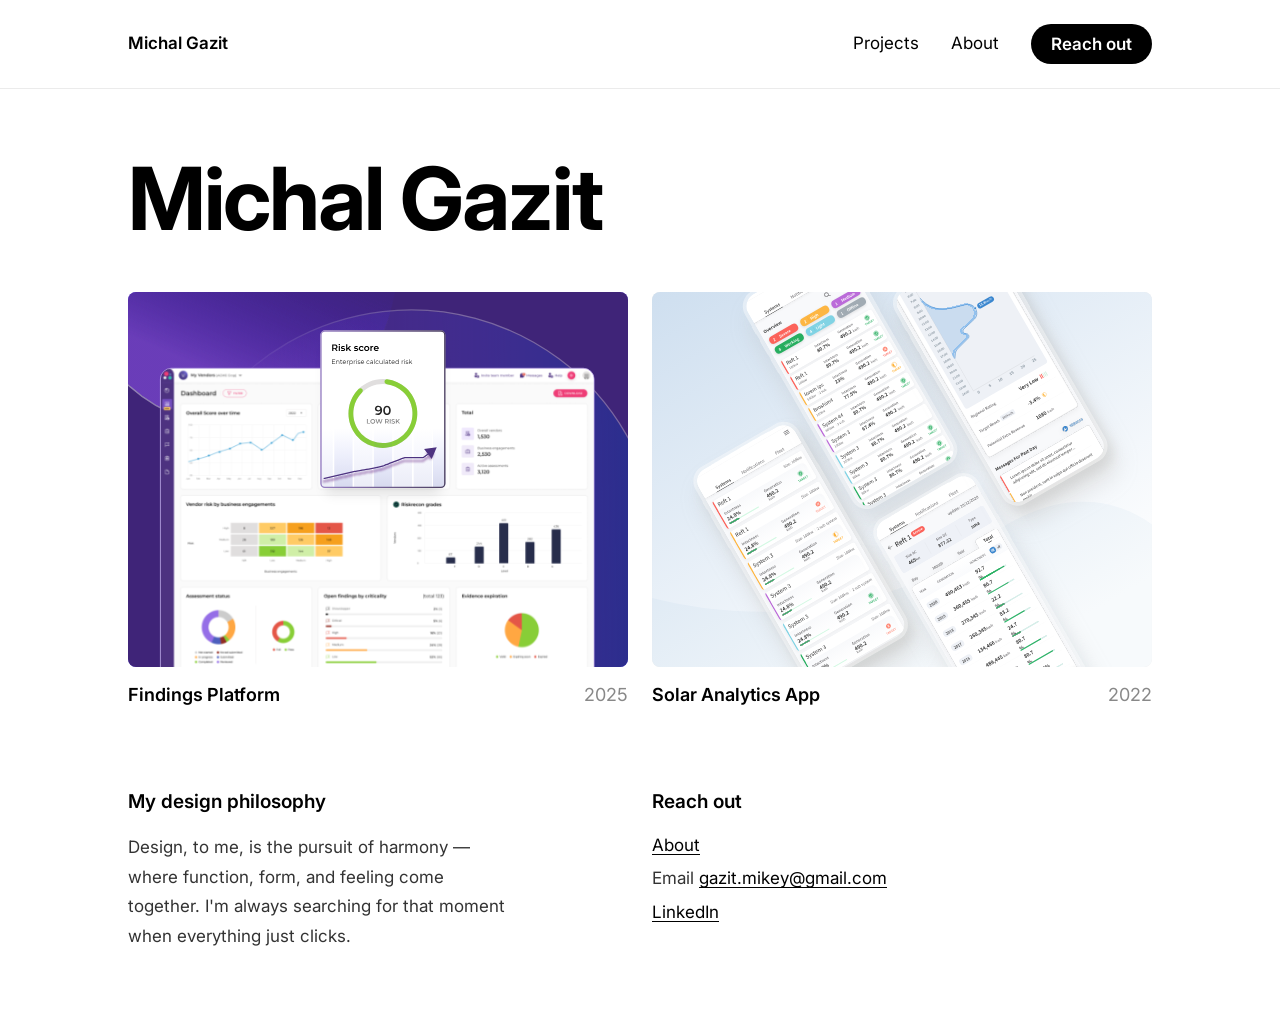
==== index.html @ 7dbf5c2a "Initial portfolio upload" ====
<!DOCTYPE html>
<html lang="en">
<head>
  <meta charset="UTF-8" />
  <!-- This makes the site look correct on phones, not zoomed out -->
  <meta name="viewport" content="width=device-width, initial-scale=1.0" />
  <title>Michal Gazit — Product Designer</title>

  <!-- Google Fonts: Inter is a clean, modern sans-serif — great for UI portfolios -->
  <link rel="preconnect" href="https://fonts.googleapis.com" />
  <link rel="preconnect" href="https://fonts.gstatic.com" crossorigin />
  <link href="https://fonts.googleapis.com/css2?family=Inter:wght@400;600;700&display=swap" rel="stylesheet" />

  <!-- Link to our stylesheet -->
  <link rel="stylesheet" href="style.css" />
</head>
<body>

  <!-- NAV BAR (same as case study pages) -->
  <nav class="navbar">
    <a href="index.html" class="nav-logo">Michal Gazit</a>
    <div class="nav-links">
      <a href="index.html">Projects</a>
      <a href="about.html">About</a>
      <button class="hire-btn" onclick="openModal()">Reach out</button>
    </div>
  </nav>

  <!-- MAIN WRAPPER: keeps content centered with padding on the sides -->
  <main class="container">

    <!-- ===================== -->
    <!-- HERO: Your name, large -->
    <!-- ===================== -->
    <h1 class="name">Michal Gazit</h1>

    <!-- ===================== -->
    <!-- PROJECT GRID           -->
    <!-- ===================== -->
    <section class="projects">

      <!-- Project Card 1: Findings Platform -->
      <article class="project-card">
        <!-- Clicking the card will go to the case study page (we'll build that next) -->
        <a href="findings.html">
          <!-- The colored box that holds the project screenshot -->
          <div class="project-image findings-bg">
            <img src="images/findings-cover.svg" alt="Findings Platform preview" />
          </div>
          <!-- Name + Year row below the image -->
          <div class="project-meta">
            <span class="project-name">Findings Platform</span>
            <span class="project-year">2025</span>
          </div>
        </a>
      </article>

      <!-- Project Card 2: Solar Analytics App -->
      <article class="project-card">
        <a href="solar.html">
          <!-- Different background color for this project -->
          <div class="project-image solar-bg">
            <img src="images/solar-cover.svg" alt="Solar Analytics App preview" />
          </div>
          <div class="project-meta">
            <span class="project-name">Solar Analytics App</span>
            <span class="project-year">2022</span>
          </div>
        </a>
      </article>

    </section>
    <!-- end .projects -->


    <!-- ========================== -->
    <!-- BOTTOM: Philosophy + Links -->
    <!-- ========================== -->
    <section class="bottom-section">

      <!-- Left column: design philosophy text -->
      <div class="philosophy">
        <h2>My design philosophy</h2>
        <p>
          Design, to me, is the pursuit of harmony — where
          function, form, and feeling come together. I'm always
          searching for that moment when everything just clicks.
        </p>
      </div>

      <!-- Right column: contact links -->
      <div class="reach-out">
        <h2>Reach out</h2>
        <ul>
          <li><a href="about.html">About</a></li>
          <li>
            Email <a href="#" onclick="openModal(); return false;">gazit.mikey@gmail.com</a>
          </li>
          <li><a href="https://www.linkedin.com/in/michal-gazit-shprung-039a4473/" target="_blank">LinkedIn</a></li>
        </ul>
      </div>

    </section>
    <!-- end .bottom-section -->

  </main>
  <!-- end .container -->


  <!-- REACH OUT MODAL (same as findings.html) -->
  <div class="modal-overlay" id="modalOverlay" onclick="closeModal()">
    <div class="modal-card" onclick="event.stopPropagation()">
      <button class="modal-close" onclick="closeModal()">×</button>
      <h2 class="modal-title">Reach out</h2>
      <p class="modal-subtitle">I'd love to hear from you. I'll get back to you as soon as possible.</p>
      <form id="contactForm" action="https://formspree.io/f/xkoqwznd" method="POST">
        <div class="form-group">
          <label for="name">Name</label>
          <input type="text" id="name" name="name" placeholder="Your name" required />
        </div>
        <div class="form-group">
          <label for="email">Email</label>
          <input type="email" id="email" name="email" placeholder="your@email.com" required />
        </div>
        <div class="form-group">
          <label for="message">Message</label>
          <textarea id="message" name="message" placeholder="Tell me about your project..." rows="5" required></textarea>
        </div>
        <button type="submit" class="form-submit">Send message</button>
      </form>
      <div class="form-success" id="formSuccess">
        <p>Thanks for reaching out! I'll be in touch soon.</p>
      </div>
    </div>
  </div>

  <script>
    function openModal() {
      document.getElementById('modalOverlay').classList.add('active');
      document.body.style.overflow = 'hidden';
    }
    function closeModal() {
      document.getElementById('modalOverlay').classList.remove('active');
      document.body.style.overflow = '';
    }
    document.getElementById('contactForm').addEventListener('submit', async function(e) {
      e.preventDefault();
      const form = e.target;
      const data = new FormData(form);
      try {
        const response = await fetch(form.action, {
          method: 'POST',
          body: data,
          headers: { 'Accept': 'application/json' }
        });
        if (response.ok) {
          form.style.display = 'none';
          document.getElementById('formSuccess').style.display = 'block';
        } else {
          alert('Something went wrong. Please try emailing me directly at gazit.mikey@gmail.com');
        }
      } catch (error) {
        alert('Something went wrong. Please try emailing me directly at gazit.mikey@gmail.com');
      }
    });
  </script>

</body>
</html>
---- style.css ----
/* ============================================================
   RESET & BASE
   ============================================================ */

/* ============================================================
   HOW THIS FILE IS ORGANIZED:
   1. Reset & Base
   2. Home Page
   3. Nav Bar
   4. Case Study Page
   5. Reach Out Modal
   ============================================================ */

*, *::before, *::after {
  box-sizing: border-box;
  margin: 0;
  padding: 0;
}

body {
  font-family: 'Inter', sans-serif;
  background-color: #ffffff;
  color: #000000;
  line-height: 1.5;
  -webkit-font-smoothing: antialiased;
}


/* ============================================================
   2. HOME PAGE
   ============================================================ */

.container {
  max-width: 1600px;
  margin: 0 auto;
  padding: 64px 128px;
}

.name {
  font-size: 87px;           /* scaled from 77px */
  font-weight: 700;
  letter-spacing: -2px;
  margin-bottom: 48px;
  line-height: 1.05;
}

.projects {
  display: grid;
  grid-template-columns: 1fr 1fr;
  gap: 24px;
  margin-bottom: 80px;
}

.project-card a {
  text-decoration: none;
  color: inherit;
  display: block;
}

.project-card a:hover .project-image {
  opacity: 0.9;
  transition: opacity 0.2s ease;
}

.project-image {
  width: 100%;
  aspect-ratio: 4 / 3;
  border-radius: 8px;
  overflow: hidden;
  margin-bottom: 14px;
  display: flex;
  align-items: center;
  justify-content: center;
}

.project-image img {
  width: 100%;
  height: 100%;
  object-fit: cover;
}

.findings-bg {
  background-color: #7B6CF6;
}

.solar-bg {
  background-color: #EDEDED;
}

.project-meta {
  display: flex;
  justify-content: space-between;
  align-items: center;
}

.project-name {
  font-size: 18px;           /* scaled from 16px */
  font-weight: 600;
}

.project-year {
  font-size: 18px;           /* scaled from 16px */
  font-weight: 400;
  color: #888888;
}

.bottom-section {
  display: grid;
  grid-template-columns: 1fr 1fr;
  gap: 24px;
}

.philosophy h2,
.reach-out h2 {
  font-size: 19px;           /* scaled from 17px */
  font-weight: 600;
  margin-bottom: 16px;
}

.philosophy p {
  font-size: 17px;           /* scaled from 15px */
  line-height: 1.75;
  color: #333333;
  max-width: 380px;
}

.reach-out ul {
  list-style: none;
}

.reach-out ul li {
  font-size: 17px;           /* scaled from 15px */
  margin-bottom: 8px;
  color: #333333;
}

.reach-out ul li a {
  color: #000000;
  text-decoration: underline;
  text-underline-offset: 3px;
}

.reach-out ul li a:hover {
  opacity: 0.6;
  transition: opacity 0.2s ease;
}


/* ============================================================
   RESPONSIVE — LARGE SCREENS (min 1600px)
   Removes the max-width cap and reduces padding so content
   fills the full screen width with just 64px breathing room
   ============================================================ */
@media (min-width: 1440px) {
  .container {
    max-width: 100%;
    padding: 64px 64px;
  }
  .cs-container {
    max-width: 100%;
    padding: 64px 64px;
  }
  .navbar {
    padding: 24px 64px;
  }
}


/* ============================================================
   RESPONSIVE — HOME TABLET (max 768px)
   ============================================================ */
@media (max-width: 768px) {
  .container {
    padding: 48px 40px;
  }
  .name {
    font-size: 63px;           /* scaled from 56px */
    letter-spacing: -1.5px;
  }
}

/* ============================================================
   RESPONSIVE — HOME MOBILE (max 500px)
   ============================================================ */
@media (max-width: 500px) {
  .container {
    padding: 40px 24px;
  }
  .name {
    font-size: 48px;           /* scaled from 43px */
    letter-spacing: -1px;
    margin-bottom: 32px;
  }
  .projects {
    grid-template-columns: 1fr;
    margin-bottom: 56px;
  }
  .bottom-section {
    grid-template-columns: 1fr;
    gap: 40px;
  }
}


/* ============================================================
   3. NAV BAR
   ============================================================ */

.navbar {
  display: flex;
  justify-content: space-between;
  align-items: center;
  padding: 24px 128px;          /* matches container side padding */
  border-bottom: 1px solid #EBEBEB;
}

.nav-logo {
  font-size: 17px;           /* scaled from 15px */
  font-weight: 600;
  color: #000;
  text-decoration: none;
}

.nav-links {
  display: flex;
  align-items: center;
  gap: 32px;
}

.nav-links a {
  font-size: 17px;           /* scaled from 15px */
  color: #000;
  text-decoration: none;
}

.nav-links a:hover {
  opacity: 0.5;
  transition: opacity 0.2s ease;
}

.hire-btn {
  font-family: 'Inter', sans-serif;
  font-size: 17px;           /* scaled from 15px */
  font-weight: 600;
  color: #ffffff;
  background-color: #000000;
  border: none;
  border-radius: 999px;
  padding: 10px 20px;
  cursor: pointer;
  transition: opacity 0.2s ease;
}

.hire-btn:hover {
  opacity: 0.75;
}


/* ============================================================
   4. CASE STUDY PAGE
   ============================================================ */

.cs-container {
  max-width: 1600px;
  margin: 0 auto;
  padding: 64px 128px;
}

.cs-hero {
  margin-bottom: 24px;
}

/* Overall project explanation — sits between title and metadata */
.cs-intro {
  font-size: 18px;
  line-height: 1.75;
  color: #333333;
  margin-bottom: 48px;
}

.cs-title {
  font-size: 96px;           /* 77px × 1.25 */
  font-weight: 700;
  letter-spacing: -2px;
  line-height: 1.05;
}

.cs-hero-image {
  width: 100%;
  margin-bottom: 56px;
}

/* The actual image — fills full width, height adjusts naturally to the image proportions */
.cs-hero-image img {
  width: 100%;
  height: auto;
  border-radius: 12px;
  display: block;             /* removes small gap below image */
}

.cs-meta-row {
  display: grid;
  grid-template-columns: 1fr 1fr 1fr;
  gap: 0;
  border-top: 1px solid #EBEBEB;
  padding-top: 32px;
  margin-bottom: 72px;
}

.cs-meta-col {
  padding: 0 32px;
  border-left: 1px solid #EBEBEB;
}

.cs-meta-col:first-child {
  padding-left: 0;
  border-left: none;
}

.meta-label {
  font-size: 20px;
  font-weight: 700;
  color: #000000;
  margin-bottom: 12px;
}

.cs-meta-col p {
  font-size: 17px;           /* scaled from 15px */
  color: #333333;
  line-height: 1.8;
}

.cs-section {
  display: grid;
  grid-template-columns: 220px 1fr;
  gap: 40px;
  margin-bottom: 64px;
  padding-top: 40px;
  border-top: 1px solid #EBEBEB;
}

.cs-label {
  padding-top: 4px;
}

.section-tag {
  display: inline-block;
  font-size: 15px;           /* scaled from 13px */
  font-weight: 700;
  color: #222222;
  background-color: #F2F2F2;
  border-radius: 999px;
  padding: 6px 14px;
  white-space: nowrap;
}

/* Larger text for the intro/role section only */
.cs-section--intro .cs-content p {
  font-size: 20px;           /* scaled from 18px */
}

.cs-content p {
  font-size: 18px;           /* scaled from 16px — this is the new body size */
  line-height: 1.75;
  color: #333333;
  margin-bottom: 24px;
}

.user-groups {
  display: grid;
  grid-template-columns: 1fr 1fr;
  gap: 16px;
  margin-top: 8px;
}

.user-group-card {
  background-color: #F7F7F7;
  border-radius: 10px;
  padding: 24px;
}

.user-group-card h4 {
  font-size: 17px;           /* scaled from 15px */
  font-weight: 600;
  margin-bottom: 16px;
}

.user-group-card ul {
  list-style: disc;
  padding-left: 18px;
}

.user-group-card ul li {
  font-size: 17px;           /* scaled from 15px */
  line-height: 1.7;
  color: #333333;
  margin-bottom: 12px;
}

.solutions-list {
  list-style: none;
  margin-top: 8px;
}

.solutions-list li {
  display: flex;
  gap: 14px;
  margin-bottom: 28px;
}

.check {
  font-size: 18px;           /* scaled from 16px */
  font-weight: 700;
  color: #000;
  flex-shrink: 0;
  margin-top: 2px;
}

.solutions-list li strong {
  font-size: 18px;           /* scaled from 16px */
  display: block;
  margin-bottom: 6px;
}

.solutions-list li p {
  font-size: 17px;           /* scaled from 15px */
  line-height: 1.7;
  color: #555555;
  margin: 0;
}

/* Full-width image containers */
.cs-full-img {
  margin-bottom: 64px;
}

.cs-full-img-pair {
  display: grid;
  grid-template-columns: 1fr 1fr;
  gap: 16px;
  margin-bottom: 64px;
}

/* Three images side by side */
.cs-full-img-trio {
  display: grid;
  grid-template-columns: 1fr 1fr 1fr;
  gap: 16px;
  margin-bottom: 64px;
}

/* Four images side by side */
.cs-full-img-quad {
  display: grid;
  grid-template-columns: 1fr 1fr 1fr 1fr;
  gap: 16px;
  margin-bottom: 64px;
}

.cs-full-img-quad img {
  width: 100%;
  height: 100%;
  object-fit: cover;
  border-radius: 12px;
  display: block;
}

.cs-img-placeholder {
  width: 100%;
  height: 480px;
  background-color: #F2F2F2;
  border-radius: 12px;
}

.cs-full-img img,
.cs-full-img-pair img {
  width: 100%;
  height: 100%;
  object-fit: cover;
  border-radius: 12px;
  display: block;
}

.cs-result {
  background-color: #F7F7F7;
  border-radius: 10px;
  padding: 20px 24px;
  font-size: 17px;           /* scaled from 15px */
  line-height: 1.7;
  color: #333333;
}

.cs-result strong {
  color: #000;
}

/* More Works section */
.cs-more-works {
  padding-top: 64px;
  border-top: 1px solid #EBEBEB;
  margin-top: 32px;
  margin-bottom: 80px;
}

/* Header: title left-aligned */
.cs-more-works-header {
  margin-bottom: 48px;
}

.cs-more-works-title {
  font-size: 58px;        /* 72px × 0.8 */
  font-weight: 700;
  letter-spacing: -2px;
  line-height: 1.05;
}

/* Each project row */
.cs-more-works-item {
  display: flex;
  align-items: center;
  padding: 32px 0;
  border-top: 1px solid #EBEBEB;
  border-bottom: 1px solid #EBEBEB;
  text-decoration: none;
  color: inherit;
  transition: opacity 0.2s ease;
}

.cs-more-works-item:hover {
  opacity: 0.6;
}

.cs-more-works-num {
  font-size: 22px;        /* 28px × 0.8 */
  font-weight: 700;
  color: #CCCCCC;
  width: 120px;
  flex-shrink: 0;
}

.cs-more-works-name {
  font-size: 29px;        /* 36px × 0.8 */
  font-weight: 600;
  color: #888888;
  flex: 1;
}

.cs-more-works-link {
  font-size: 14px;        /* 17px × 0.8 */
  font-weight: 600;
  color: #000000;
}


/* Conclusion section — larger text, same as intro */
.cs-section--conclusion .cs-content p {
  font-size: 20px;           /* same as intro section */
  line-height: 1.8;
  color: #333333;
}


/* ============================================================
   RESPONSIVE — CASE STUDY TABLET (max 768px)
   ============================================================ */
@media (max-width: 768px) {
  .navbar {
    padding: 20px 40px;
  }
  .cs-container {
    padding: 48px 48px;
  }
  .cs-title {
    font-size: 57px;           /* scaled from 51px */
  }
  .cs-hero-image {
    height: 320px;
  }
  .cs-section {
    grid-template-columns: 1fr;
    gap: 16px;
  }
  .cs-meta-row {
    grid-template-columns: 1fr;
    gap: 24px;
  }
  .cs-meta-col {
    padding-left: 0;
    border-left: none;
    border-top: 1px solid #EBEBEB;
    padding-top: 24px;
  }
  .cs-meta-col:first-child {
    border-top: none;
    padding-top: 0;
  }
}

/* ============================================================
   RESPONSIVE — CASE STUDY MOBILE (max 500px)
   ============================================================ */
@media (max-width: 500px) {
  .navbar {
    padding: 16px 24px;
  }
  .nav-links {
    gap: 16px;
  }
  .cs-container {
    padding: 40px 24px;
  }
  .cs-title {
    font-size: 43px;           /* scaled from 38px */
  }
  .cs-hero-image {
    height: 220px;
  }
  .user-groups {
    grid-template-columns: 1fr;
  }
}


/* ============================================================
   6. ABOUT PAGE
   ============================================================ */

/* Grey card that wraps the bio section */
.about-card {
  background-color: #F8FCF4;
  border-radius: 16px;
  padding: 48px 56px;
  margin-bottom: 64px;
}

.about-title {
  font-size: 56px;
  font-weight: 700;
  letter-spacing: -1.5px;
  line-height: 1.05;
  margin-bottom: 40px;
}

/* Two columns: photo on left, text on right */
.about-grid {
  display: grid;
  grid-template-columns: 286px 1fr;
  gap: 48px;
  align-items: start;
}

/* Photo container — portrait shape */
.about-photo {
  width: 286px;
}

.about-photo img {
  width: 100%;
  height: auto;
  border-radius: 12px;
  display: block;
}

/* Placeholder shown until a real photo is added */
.about-photo-placeholder {
  width: 286px;
  height: 377px;
  background-color: #DCDCDC;
  border-radius: 12px;
}

.about-text p {
  font-size: 17px;
  line-height: 1.75;
  color: #333333;
  margin-bottom: 18px;
}

.about-text p:last-child {
  margin-bottom: 0;
}

/* Experience & Education sections */
.cv-section {
  margin-bottom: 48px;
}

/* Line above the list, then each item has a line below */
.cv-list {
  margin-top: 24px;
  border-top: 1px solid #EBEBEB;
}

.cv-item {
  display: flex;
  justify-content: space-between;
  align-items: flex-start;
  padding: 20px 0;
  border-bottom: 1px solid #EBEBEB;
}

.cv-item-title {
  font-size: 18px;
  font-weight: 700;
  color: #000000;
  margin-bottom: 4px;
}

.cv-item-subtitle {
  font-size: 16px;
  font-weight: 400;
  color: #555555;
}

.cv-item-date {
  font-size: 16px;
  font-weight: 400;
  color: #888888;
  white-space: nowrap;
  padding-top: 2px;
}

/* Responsive — tablet */
@media (max-width: 768px) {
  .about-card {
    padding: 32px;
  }
  .about-grid {
    grid-template-columns: 1fr;
  }
  .about-photo,
  .about-photo-placeholder {
    width: 160px;
    height: 210px;
  }
}

/* Responsive — mobile */
@media (max-width: 500px) {
  .about-title {
    font-size: 40px;
  }
}


/* ============================================================
   5. REACH OUT MODAL
   ============================================================ */

.modal-overlay {
  display: none;
  position: fixed;
  inset: 0;
  background-color: rgba(0, 0, 0, 0.45);
  z-index: 1000;
  align-items: center;
  justify-content: center;
  padding: 24px;
}

.modal-overlay.active {
  display: flex;
}

.modal-card {
  background-color: #ffffff;
  border-radius: 16px;
  padding: 40px;
  width: 100%;
  max-width: 480px;
  position: relative;
  box-shadow: 0 24px 48px rgba(0, 0, 0, 0.12);
}

.modal-close {
  position: absolute;
  top: 20px;
  right: 24px;
  background: none;
  border: none;
  font-size: 24px;
  color: #999;
  cursor: pointer;
  line-height: 1;
  padding: 0;
}

.modal-close:hover {
  color: #000;
}

.modal-title {
  font-size: 29px;           /* scaled from 26px */
  font-weight: 700;
  margin-bottom: 8px;
}

.modal-subtitle {
  font-size: 17px;           /* scaled from 15px */
  color: #666;
  margin-bottom: 28px;
  line-height: 1.6;
}

.form-group {
  margin-bottom: 20px;
}

.form-group label {
  display: block;
  font-size: 16px;           /* scaled from 14px */
  font-weight: 600;
  margin-bottom: 6px;
  color: #000;
}

.form-group input,
.form-group textarea {
  width: 100%;
  font-family: 'Inter', sans-serif;
  font-size: 17px;           /* scaled from 15px */
  color: #000;
  background-color: #F7F7F7;
  border: 1px solid #E8E8E8;
  border-radius: 8px;
  padding: 12px 16px;
  outline: none;
  transition: border-color 0.2s ease;
  resize: none;
}

.form-group input:focus,
.form-group textarea:focus {
  border-color: #000;
  background-color: #fff;
}

.form-submit {
  width: 100%;
  font-family: 'Inter', sans-serif;
  font-size: 18px;           /* scaled from 16px */
  font-weight: 600;
  color: #fff;
  background-color: #000;
  border: none;
  border-radius: 999px;
  padding: 14px;
  cursor: pointer;
  margin-top: 8px;
  transition: opacity 0.2s ease;
}

.form-submit:hover {
  opacity: 0.75;
}

.form-success {
  display: none;
  text-align: center;
  padding: 24px 0;
}

.form-success p {
  font-size: 18px;           /* scaled from 16px */
  color: #333;
  line-height: 1.7;
}
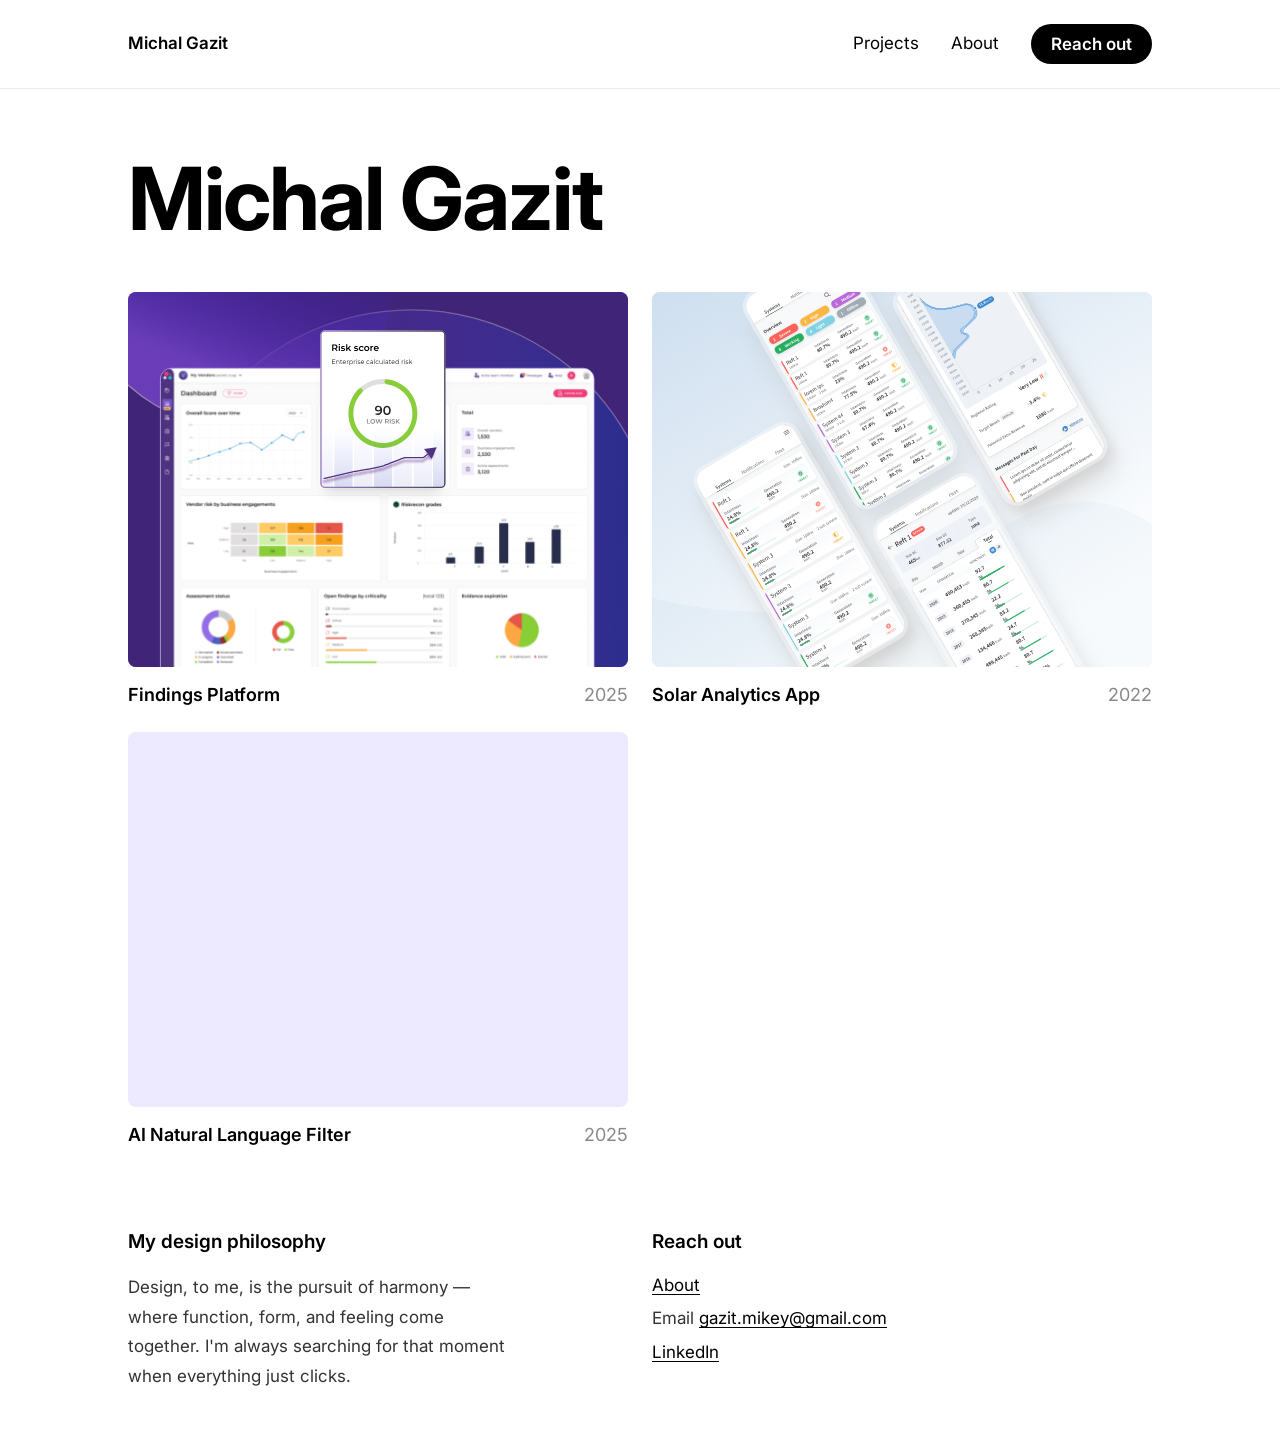
==== commit faa1cf96: "Add AI Filter case study with videos and images, Audit Agent draft - ai-filter.html: hero, generativ" ====
--- a/index.html
+++ b/index.html
@@ -20,11 +20,18 @@
   <nav class="navbar">
     <a href="index.html" class="nav-logo">Michal Gazit</a>
     <div class="nav-links">
-      <a href="index.html">Projects</a>
-      <a href="about.html">About</a>
+      <a href="index.html" class="nav-page-link">Projects</a>
+      <a href="about.html" class="nav-page-link">About</a>
       <button class="hire-btn" onclick="openModal()">Reach out</button>
+      <button class="nav-hamburger" id="navHamburger" onclick="toggleMenu()" aria-label="Menu">
+        <span></span><span></span><span></span>
+      </button>
     </div>
   </nav>
+  <div class="nav-dropdown" id="navDropdown">
+    <a href="index.html">Projects</a>
+    <a href="about.html">About</a>
+  </div>
 
   <!-- MAIN WRAPPER: keeps content centered with padding on the sides -->
   <main class="container">
@@ -65,6 +72,19 @@
           <div class="project-meta">
             <span class="project-name">Solar Analytics App</span>
             <span class="project-year">2022</span>
+          </div>
+        </a>
+      </article>
+
+      <!-- Project Card 3: AI Natural Language Filter -->
+      <article class="project-card">
+        <a href="ai-filter.html">
+          <!-- Purple background matching the AI / Findings brand color -->
+          <div class="project-image" style="background-color: #EDE9FF;">
+          </div>
+          <div class="project-meta">
+            <span class="project-name">AI Natural Language Filter</span>
+            <span class="project-year">2025</span>
           </div>
         </a>
       </article>
@@ -135,6 +155,17 @@
   </div>
 
   <script>
+    function toggleMenu() {
+      document.getElementById('navDropdown').classList.toggle('active');
+    }
+    document.addEventListener('click', function(e) {
+      const dropdown = document.getElementById('navDropdown');
+      const hamburger = document.getElementById('navHamburger');
+      if (dropdown && !dropdown.contains(e.target) && !hamburger.contains(e.target)) {
+        dropdown.classList.remove('active');
+      }
+    });
+
     function openModal() {
       document.getElementById('modalOverlay').classList.add('active');
       document.body.style.overflow = 'hidden';
--- a/style.css
+++ b/style.css
@@ -152,16 +152,9 @@
    fills the full screen width with just 64px breathing room
    ============================================================ */
 @media (min-width: 1440px) {
-  .container {
-    max-width: 100%;
-    padding: 64px 64px;
-  }
   .cs-container {
     max-width: 100%;
     padding: 64px 64px;
-  }
-  .navbar {
-    padding: 24px 64px;
   }
 }
 
@@ -494,23 +487,29 @@
   color: #000;
 }
 
+/* Zoom cursor on lightbox images */
+.glightbox img {
+  cursor: zoom-in;
+}
+
+
 /* More Works section */
 .cs-more-works {
-  padding-top: 64px;
+  padding-top: 40px;
   border-top: 1px solid #EBEBEB;
-  margin-top: 32px;
-  margin-bottom: 80px;
+  margin-top: 20px;
+  margin-bottom: 48px;
 }
 
 /* Header: title left-aligned */
 .cs-more-works-header {
-  margin-bottom: 48px;
+  margin-bottom: 28px;
 }
 
 .cs-more-works-title {
-  font-size: 58px;        /* 72px × 0.8 */
+  font-size: 35px;
   font-weight: 700;
-  letter-spacing: -2px;
+  letter-spacing: -1px;
   line-height: 1.05;
 }
 
@@ -518,7 +517,7 @@
 .cs-more-works-item {
   display: flex;
   align-items: center;
-  padding: 32px 0;
+  padding: 20px 0;
   border-top: 1px solid #EBEBEB;
   border-bottom: 1px solid #EBEBEB;
   text-decoration: none;
@@ -531,24 +530,41 @@
 }
 
 .cs-more-works-num {
-  font-size: 22px;        /* 28px × 0.8 */
+  font-size: 13px;
   font-weight: 700;
   color: #CCCCCC;
-  width: 120px;
+  width: 80px;
   flex-shrink: 0;
 }
 
 .cs-more-works-name {
-  font-size: 29px;        /* 36px × 0.8 */
+  font-size: 17px;
   font-weight: 600;
   color: #888888;
   flex: 1;
 }
 
 .cs-more-works-link {
-  font-size: 14px;        /* 17px × 0.8 */
+  font-size: 13px;
   font-weight: 600;
   color: #000000;
+}
+
+/* Mobile */
+@media (max-width: 500px) {
+  .cs-more-works-title {
+    font-size: 26px;
+  }
+  .cs-more-works-num {
+    width: 48px;
+    font-size: 12px;
+  }
+  .cs-more-works-name {
+    font-size: 15px;
+  }
+  .cs-more-works-link {
+    font-size: 12px;
+  }
 }
 
 
@@ -596,6 +612,52 @@
   }
 }
 
+/* Hamburger button — hidden on desktop, shown on mobile */
+.nav-hamburger {
+  display: none;
+  flex-direction: column;
+  gap: 5px;
+  background: none;
+  border: none;
+  cursor: pointer;
+  padding: 4px;
+}
+
+.nav-hamburger span {
+  display: block;
+  width: 20px;
+  height: 2px;
+  background-color: #000;
+  border-radius: 2px;
+}
+
+/* Mobile dropdown menu — hidden by default */
+.nav-dropdown {
+  display: none;
+  flex-direction: column;
+  background: #fff;
+  border-bottom: 1px solid #EBEBEB;
+  padding: 0 24px;
+}
+
+.nav-dropdown.active {
+  display: flex;
+}
+
+.nav-dropdown a {
+  font-size: 18px;
+  font-weight: 600;
+  color: #000;
+  text-decoration: none;
+  padding: 18px 0;
+  border-bottom: 1px solid #EBEBEB;
+}
+
+.nav-dropdown a:last-child {
+  border-bottom: none;
+}
+
+
 /* ============================================================
    RESPONSIVE — CASE STUDY MOBILE (max 500px)
    ============================================================ */
@@ -604,7 +666,20 @@
     padding: 16px 24px;
   }
   .nav-links {
-    gap: 16px;
+    gap: 12px;
+  }
+  /* Hide Projects & About from the main navbar on mobile */
+  .nav-page-link {
+    display: none;
+  }
+  /* Show hamburger on mobile */
+  .nav-hamburger {
+    display: flex;
+  }
+  /* Smaller Reach out button on mobile */
+  .hire-btn {
+    font-size: 14px;
+    padding: 8px 14px;
   }
   .cs-container {
     padding: 40px 24px;
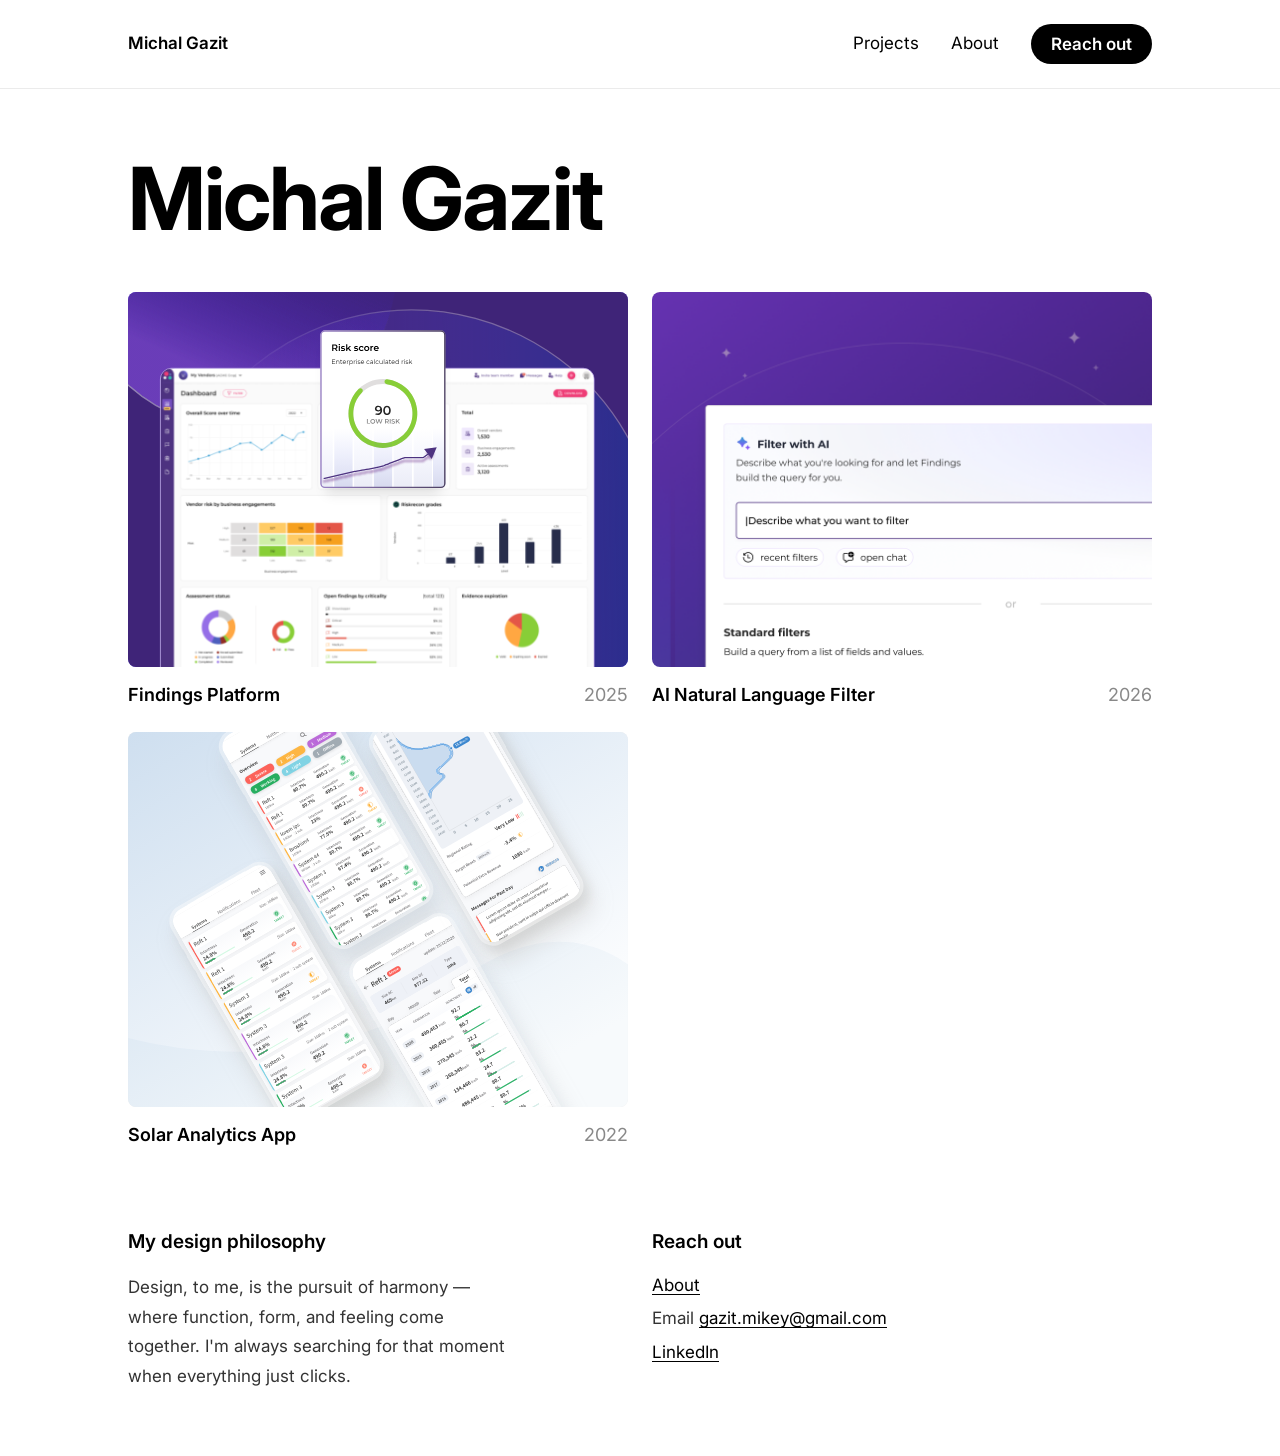
==== commit 5ad51d5c: "Refine AI Filter case study and add home page cover - index.html: AI Filter cover image, year 2026, " ====
--- a/index.html
+++ b/index.html
@@ -62,7 +62,22 @@
         </a>
       </article>
 
-      <!-- Project Card 2: Solar Analytics App -->
+      <!-- Project Card 2: AI Natural Language Filter -->
+      <article class="project-card">
+        <a href="ai-filter.html">
+          <!-- Cover image (4:3, exported at 1.5x). The "×" in the file name is written %C3%97 in the web address.
+               The purple background stays behind it as a fallback while the image loads. -->
+          <div class="project-image" style="background-color: #EDE9FF;">
+            <img src="images/nl%20filter/672%20%C3%97%20506%20nl%20filter%20cover%20image.png" alt="AI Natural Language Filter preview" />
+          </div>
+          <div class="project-meta">
+            <span class="project-name">AI Natural Language Filter</span>
+            <span class="project-year">2026</span>
+          </div>
+        </a>
+      </article>
+
+      <!-- Project Card 3: Solar Analytics App -->
       <article class="project-card">
         <a href="solar.html">
           <!-- Different background color for this project -->
@@ -72,19 +87,6 @@
           <div class="project-meta">
             <span class="project-name">Solar Analytics App</span>
             <span class="project-year">2022</span>
-          </div>
-        </a>
-      </article>
-
-      <!-- Project Card 3: AI Natural Language Filter -->
-      <article class="project-card">
-        <a href="ai-filter.html">
-          <!-- Purple background matching the AI / Findings brand color -->
-          <div class="project-image" style="background-color: #EDE9FF;">
-          </div>
-          <div class="project-meta">
-            <span class="project-name">AI Natural Language Filter</span>
-            <span class="project-year">2025</span>
           </div>
         </a>
       </article>
